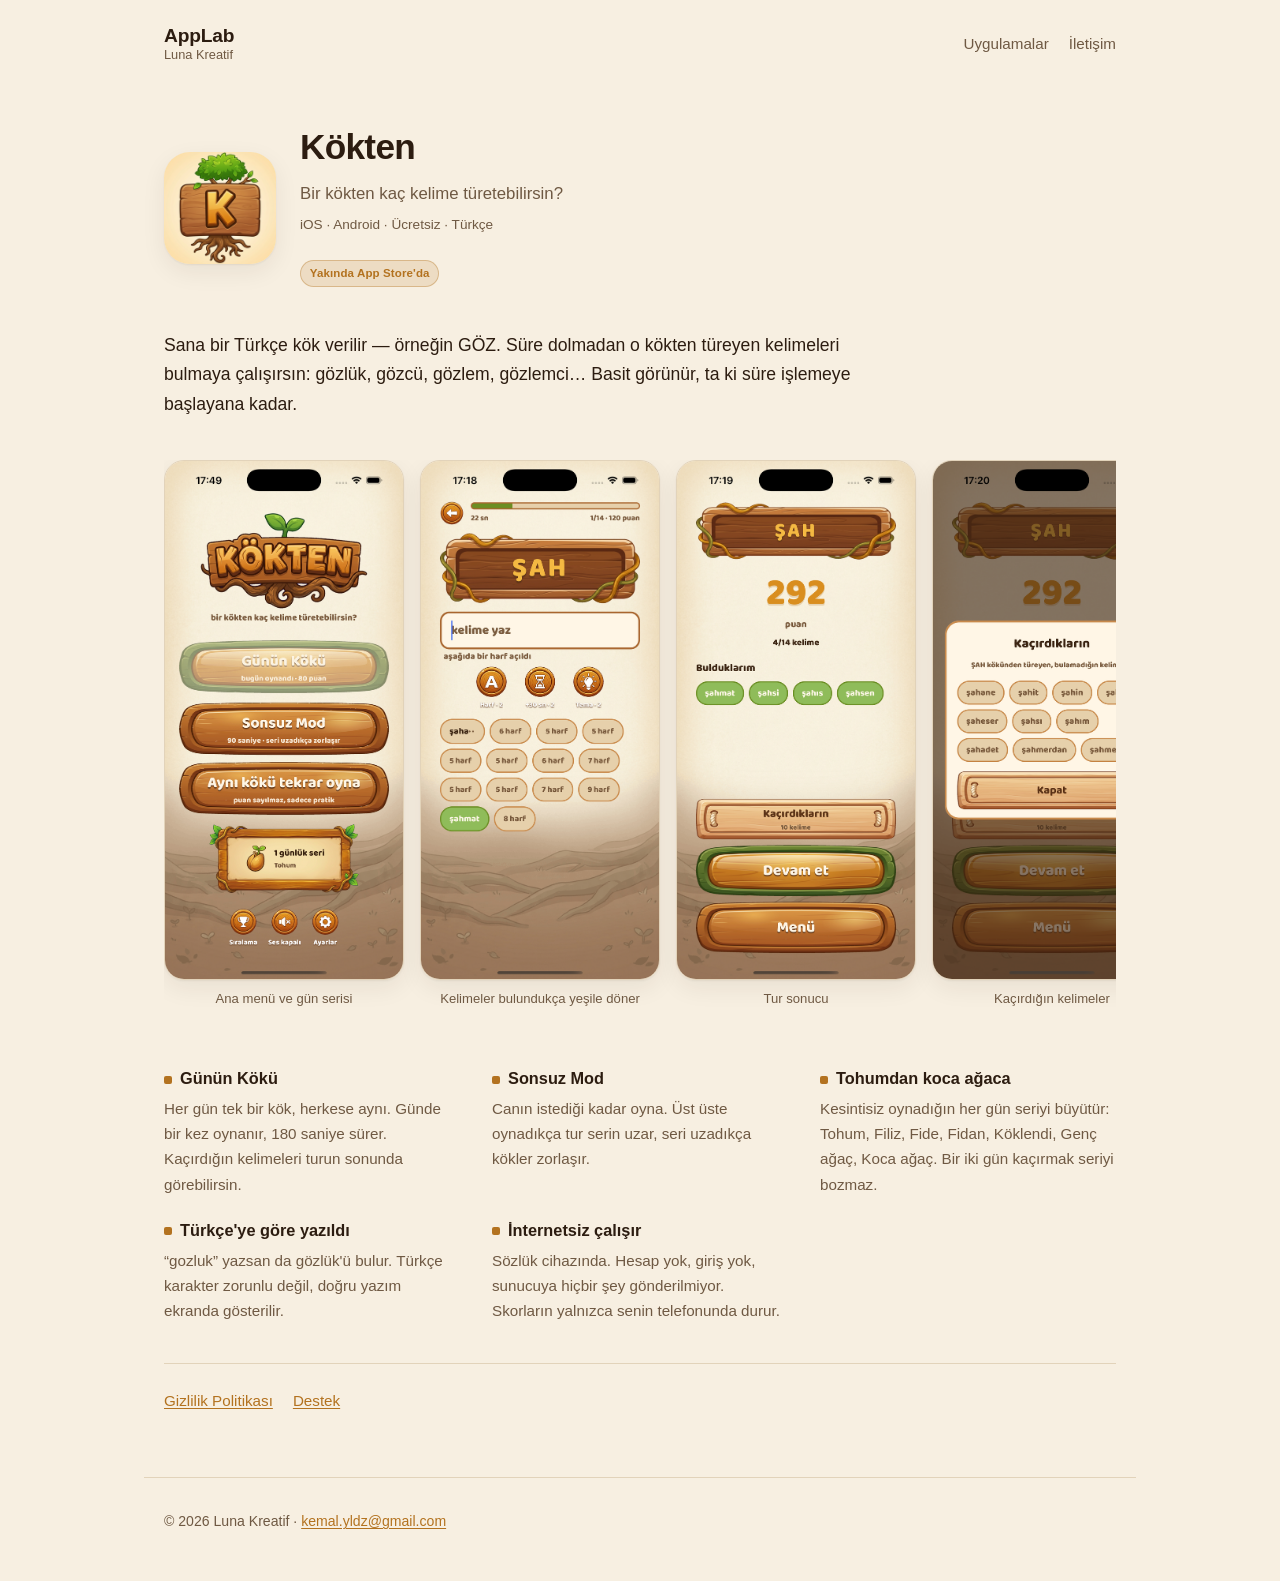
==== kokten/index.html @ a9f72f8f "AppLab: uygulama vitrini ve mağaza zorunlu sayfaları Luna Kreatif uygulamalarının tanıtım sayfaları." ====
<!doctype html>
<html lang="tr">
<head>
<meta charset="utf-8">
<meta name="viewport" content="width=device-width, initial-scale=1">
<title>Kökten — AppLab</title>
<meta name="description" content="Bir kökten kaç kelime türetebilirsin?">
<meta property="og:title" content="Kökten — AppLab">
<meta property="og:description" content="Bir kökten kaç kelime türetebilirsin?">
<meta property="og:type" content="website">
<link rel="icon" href="../assets/favicon.svg">
<link rel="stylesheet" href="../assets/style.css">
<style>:root{--accent:#B3721F}</style>
</head>
<body>
<header class="ust">
  <a class="marka" href="../index.html">
    <span class="marka-ad">AppLab</span>
    <span class="marka-alt">Luna Kreatif</span>
  </a>
  <nav>
    <a href="../index.html">Uygulamalar</a>
    <a href="mailto:kemal.yldz@gmail.com">İletişim</a>
  </nav>
</header>
<main>

  <article class="uygulama">
    <header class="uygulama-ust">
      <img class="uygulama-ikon" src="../assets/kokten/icon.png" alt="Kökten simgesi" width="112" height="112">
      <div>
        <h1>Kökten</h1>
        <p class="slogan">Bir kökten kaç kelime türetebilirsin?</p>
        <p class="kunye">
          iOS · Android · Ücretsiz · Türkçe
        </p>
        <p class="rozet rozet-yakinda">Yakında App Store'da</p>
      </div>
    </header>

    <p class="lead">Sana bir Türkçe kök verilir — örneğin GÖZ. Süre dolmadan o kökten türeyen kelimeleri bulmaya çalışırsın: gözlük, gözcü, gözlem, gözlemci… Basit görünür, ta ki süre işlemeye başlayana kadar.</p>

    <section class="vitrin">
      <figure>
        <img src="../assets/kokten/menu.png" alt="Ana menü ve gün serisi" loading="lazy">
        <figcaption>Ana menü ve gün serisi</figcaption>
      </figure>
      <figure>
        <img src="../assets/kokten/oyun.png" alt="Kelimeler bulundukça yeşile döner" loading="lazy">
        <figcaption>Kelimeler bulundukça yeşile döner</figcaption>
      </figure>
      <figure>
        <img src="../assets/kokten/sonuc.png" alt="Tur sonucu" loading="lazy">
        <figcaption>Tur sonucu</figcaption>
      </figure>
      <figure>
        <img src="../assets/kokten/kacanlar.png" alt="Kaçırdığın kelimeler" loading="lazy">
        <figcaption>Kaçırdığın kelimeler</figcaption>
      </figure>
      <figure>
        <img src="../assets/kokten/seri.png" alt="Seri takibi: yedi basamak" loading="lazy">
        <figcaption>Seri takibi: yedi basamak</figcaption>
      </figure>
    </section>

    <section class="ozellikler">
      <div class="ozellik">
        <h3>Günün Kökü</h3>
        <p>Her gün tek bir kök, herkese aynı. Günde bir kez oynanır, 180 saniye sürer. Kaçırdığın kelimeleri turun sonunda görebilirsin.</p>
      </div>
      <div class="ozellik">
        <h3>Sonsuz Mod</h3>
        <p>Canın istediği kadar oyna. Üst üste oynadıkça tur serin uzar, seri uzadıkça kökler zorlaşır.</p>
      </div>
      <div class="ozellik">
        <h3>Tohumdan koca ağaca</h3>
        <p>Kesintisiz oynadığın her gün seriyi büyütür: Tohum, Filiz, Fide, Fidan, Köklendi, Genç ağaç, Koca ağaç. Bir iki gün kaçırmak seriyi bozmaz.</p>
      </div>
      <div class="ozellik">
        <h3>Türkçe'ye göre yazıldı</h3>
        <p>“gozluk” yazsan da gözlük'ü bulur. Türkçe karakter zorunlu değil, doğru yazım ekranda gösterilir.</p>
      </div>
      <div class="ozellik">
        <h3>İnternetsiz çalışır</h3>
        <p>Sözlük cihazında. Hesap yok, giriş yok, sunucuya hiçbir şey gönderilmiyor. Skorların yalnızca senin telefonunda durur.</p>
      </div>
    </section>

    <nav class="alt-baglantilar">
      <a href="gizlilik/index.html">Gizlilik Politikası</a>
      <a href="destek/index.html">Destek</a>
    </nav>
  </article>
</main>
<footer class="alt">
  <p>© 2026 Luna Kreatif · <a href="mailto:kemal.yldz@gmail.com">kemal.yldz@gmail.com</a></p>
</footer>
</body>
</html>
---- assets/style.css ----
/* AppLab — tek stil dosyası, bağımlılık yok.
   Sıcak kâğıt paleti; her uygulama kendi --accent değerini getiriyor. */

:root {
  --accent: #b3721f;
  --kagit: #f7efe1;
  --kagit-2: #fffaf1;
  --murekkep: #2c1c10;
  --murekkep-soft: #6f5943;
  --cizgi: #e2d3ba;
  --golge: 0 1px 2px rgba(44, 28, 16, .06), 0 8px 24px rgba(44, 28, 16, .07);
  --yuvarlak: 14px;
}

@media (prefers-color-scheme: dark) {
  :root {
    --kagit: #17120e;
    --kagit-2: #221a14;
    --murekkep: #f0e6d8;
    --murekkep-soft: #b3a08a;
    --cizgi: #33281f;
    --golge: 0 1px 2px rgba(0, 0, 0, .3), 0 8px 24px rgba(0, 0, 0, .35);
  }
}

* { box-sizing: border-box; }

body {
  margin: 0;
  font: 16px/1.65 -apple-system, BlinkMacSystemFont, "Segoe UI", Roboto, "Helvetica Neue", sans-serif;
  color: var(--murekkep);
  background: var(--kagit);
  -webkit-font-smoothing: antialiased;
}

a { color: var(--accent); text-decoration-thickness: 1px; text-underline-offset: 2px; }

main { max-width: 62rem; margin: 0 auto; padding: 0 1.25rem 4rem; }

/* ---------- üst bar ---------- */

.ust {
  max-width: 62rem;
  margin: 0 auto;
  padding: 1.5rem 1.25rem;
  display: flex;
  align-items: center;
  justify-content: space-between;
  gap: 1rem;
  flex-wrap: wrap;
}
.marka { display: flex; flex-direction: column; text-decoration: none; color: inherit; line-height: 1.2; }
.marka-ad { font-weight: 700; font-size: 1.2rem; letter-spacing: -.01em; }
.marka-alt { font-size: .8rem; color: var(--murekkep-soft); }
.ust nav { display: flex; gap: 1.25rem; font-size: .95rem; }
.ust nav a { color: var(--murekkep-soft); text-decoration: none; }
.ust nav a:hover, .ust nav a.secili { color: var(--murekkep); }

/* ---------- giriş ---------- */

.giris { padding: 2rem 0 1rem; max-width: 34rem; }
.giris h1 { font-size: clamp(1.9rem, 5vw, 2.6rem); line-height: 1.15; letter-spacing: -.02em; margin: 0 0 .6rem; }
.giris p { color: var(--murekkep-soft); margin: 0; }

/* ---------- kategori + kartlar ---------- */

.kategori { margin-top: 3rem; }
.kategori h2 { font-size: 1.3rem; margin: 0 0 .2rem; }
.kategori-not { color: var(--murekkep-soft); margin: 0 0 1.25rem; font-size: .95rem; }

.izgara { display: grid; gap: 1rem; grid-template-columns: repeat(auto-fill, minmax(19rem, 1fr)); }

.kart {
  display: flex; gap: 1rem; align-items: center;
  padding: 1.1rem;
  background: var(--kagit-2);
  border: 1px solid var(--cizgi);
  border-radius: var(--yuvarlak);
  text-decoration: none; color: inherit;
  box-shadow: var(--golge);
  transition: transform .15s ease, border-color .15s ease;
}
.kart:hover { transform: translateY(-2px); border-color: var(--accent); }
.kart-ikon { border-radius: 18px; flex: 0 0 auto; }
.kart-metin h3 { margin: 0 0 .15rem; font-size: 1.05rem; }
.kart-metin p { margin: 0 0 .5rem; color: var(--murekkep-soft); font-size: .9rem; }

.rozet {
  display: inline-block; font-size: .72rem; font-weight: 600; letter-spacing: .01em;
  padding: .2rem .55rem; border-radius: 999px;
  background: color-mix(in srgb, var(--accent) 15%, transparent);
  color: var(--accent);
  border: 1px solid color-mix(in srgb, var(--accent) 35%, transparent);
}

/* ---------- uygulama sayfası ---------- */

.uygulama-ust { display: flex; gap: 1.5rem; align-items: center; flex-wrap: wrap; padding: 2rem 0 .5rem; }
.uygulama-ikon { border-radius: 26px; box-shadow: var(--golge); }
.uygulama-ust h1 { margin: 0 0 .2rem; font-size: clamp(1.7rem, 4vw, 2.2rem); letter-spacing: -.02em; }
.slogan { margin: 0 0 .4rem; color: var(--murekkep-soft); font-size: 1.05rem; }
.kunye { margin: 0 0 .75rem; font-size: .85rem; color: var(--murekkep-soft); }

.dugme {
  display: inline-block; margin-right: .5rem;
  padding: .5rem 1.1rem; border-radius: 999px;
  background: var(--accent); color: #fff; text-decoration: none; font-weight: 600; font-size: .95rem;
}

.lead { font-size: 1.1rem; line-height: 1.7; max-width: 44rem; margin: 1.5rem 0 2.5rem; }

.vitrin {
  display: grid; gap: 1rem;
  grid-auto-flow: column; grid-auto-columns: minmax(15rem, 16rem);
  overflow-x: auto; padding-bottom: 1rem;
  scroll-snap-type: x mandatory;
}
.vitrin figure { margin: 0; scroll-snap-align: start; }
.vitrin img {
  width: 100%; height: auto; display: block;
  border-radius: 20px; border: 1px solid var(--cizgi); box-shadow: var(--golge);
}
.vitrin figcaption { font-size: .82rem; color: var(--murekkep-soft); margin-top: .5rem; text-align: center; }

.ozellikler {
  display: grid; gap: 1.25rem 2rem;
  grid-template-columns: repeat(auto-fit, minmax(17rem, 1fr));
  margin: 2.5rem 0;
}
.ozellik h3 { margin: 0 0 .25rem; font-size: 1.02rem; }
.ozellik h3::before { content: ""; display: inline-block; width: .5rem; height: .5rem; border-radius: 2px; background: var(--accent); margin-right: .5rem; vertical-align: middle; }
.ozellik p { margin: 0; color: var(--murekkep-soft); font-size: .95rem; }

.alt-baglantilar { display: flex; gap: 1.25rem; padding-top: 1.5rem; border-top: 1px solid var(--cizgi); font-size: .95rem; }

/* ---------- metin sayfaları (gizlilik / destek) ---------- */

.metin { max-width: 44rem; padding-top: 1.5rem; }
.metin h1 { font-size: clamp(1.5rem, 4vw, 2rem); margin: 0 0 .25rem; letter-spacing: -.01em; }
.metin h2 { font-size: 1.1rem; margin: 2rem 0 .5rem; }
.metin ul { padding-left: 1.2rem; }
.metin li { margin: .3rem 0; }
.firari { font-size: .9rem; margin: 0 0 1rem; }
.firari a { color: var(--murekkep-soft); text-decoration: none; }

.ozet {
  background: var(--kagit-2);
  border: 1px solid var(--cizgi);
  border-left: 3px solid var(--accent);
  border-radius: var(--yuvarlak);
  padding: .25rem 1.1rem;
  margin: 1.5rem 0;
}

details {
  border-bottom: 1px solid var(--cizgi);
  padding: .85rem 0;
}
details summary { cursor: pointer; font-weight: 600; }
details p { color: var(--murekkep-soft); margin: .6rem 0 0; }

/* ---------- alt bilgi ---------- */

.alt {
  max-width: 62rem; margin: 0 auto;
  padding: 2rem 1.25rem 3rem;
  border-top: 1px solid var(--cizgi);
  color: var(--murekkep-soft); font-size: .88rem;
}
.alt p { margin: 0; }
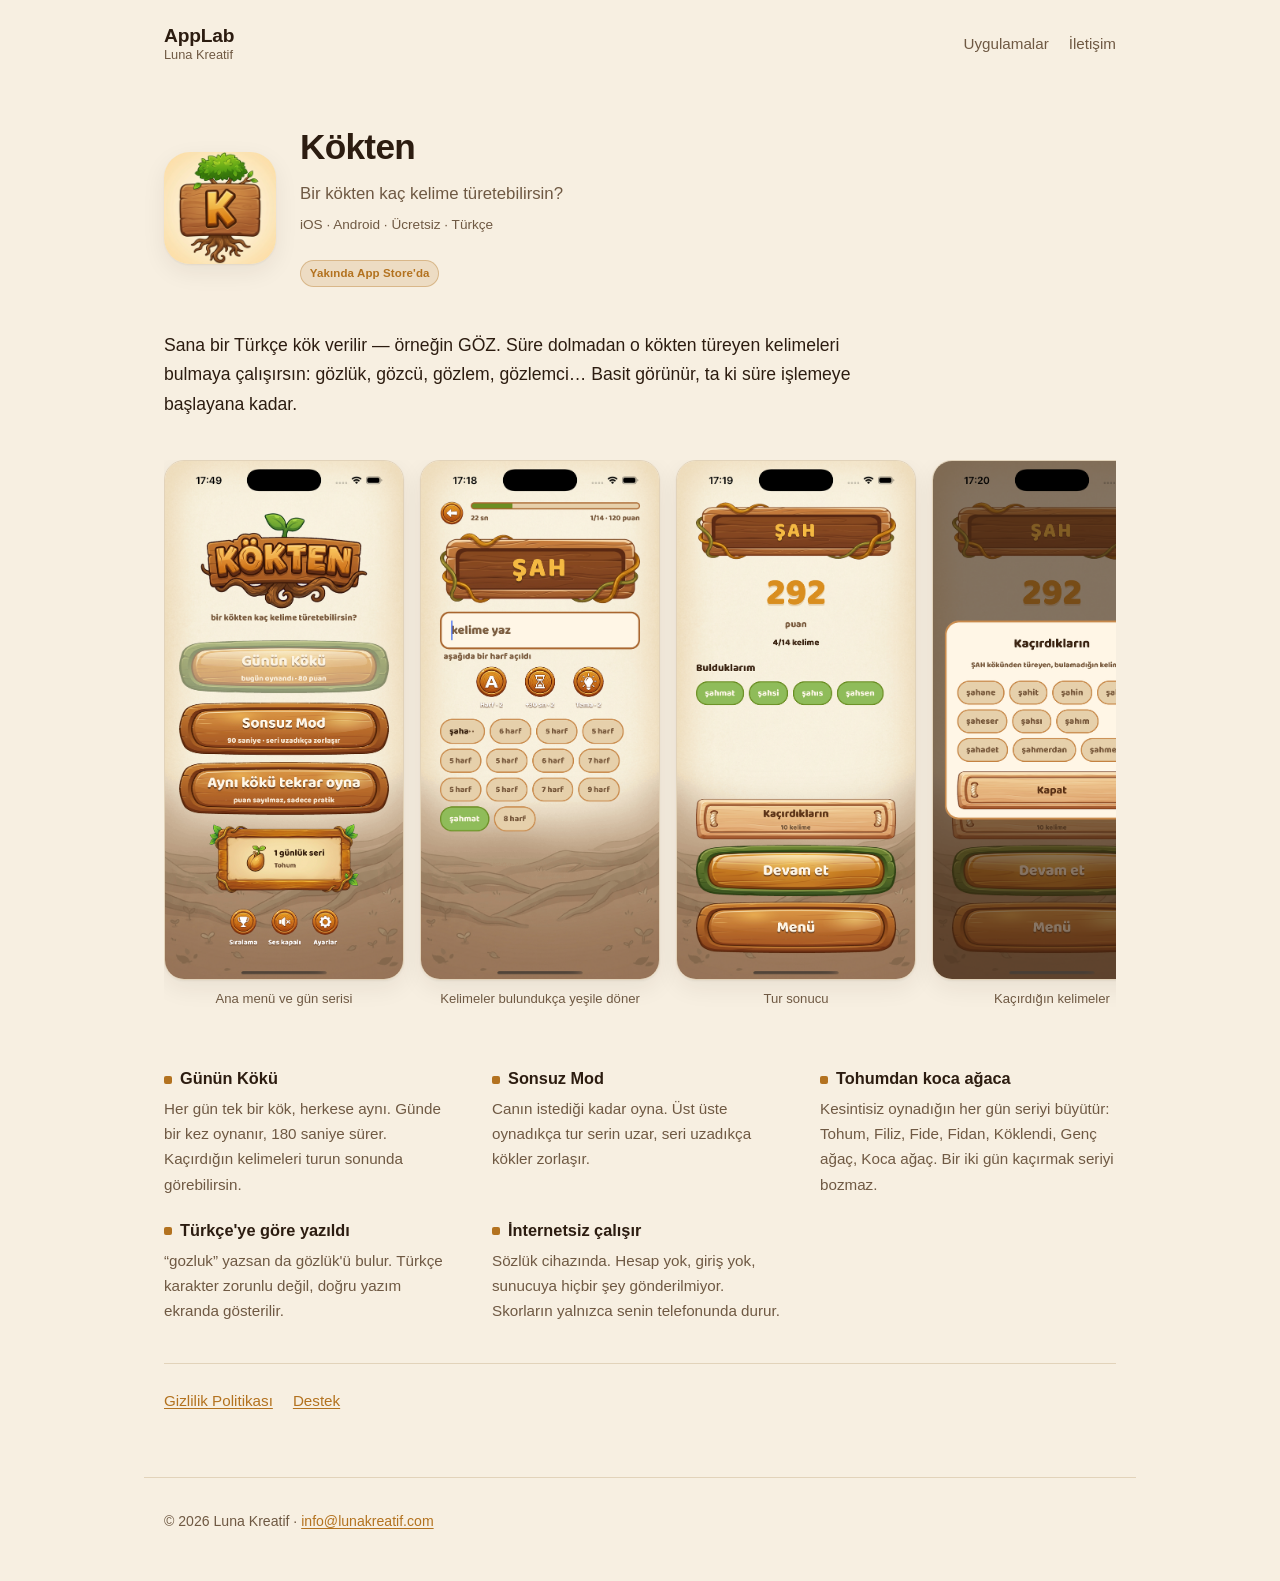
==== commit a193d876: "İletişim adresi info@lunakreatif.com" ====
--- a/kokten/index.html
+++ b/kokten/index.html
@@ -20,7 +20,7 @@
   </a>
   <nav>
     <a href="../index.html">Uygulamalar</a>
-    <a href="mailto:kemal.yldz@gmail.com">İletişim</a>
+    <a href="mailto:info@lunakreatif.com">İletişim</a>
   </nav>
 </header>
 <main>
@@ -93,7 +93,7 @@
   </article>
 </main>
 <footer class="alt">
-  <p>© 2026 Luna Kreatif · <a href="mailto:kemal.yldz@gmail.com">kemal.yldz@gmail.com</a></p>
+  <p>© 2026 Luna Kreatif · <a href="mailto:info@lunakreatif.com">info@lunakreatif.com</a></p>
 </footer>
 </body>
 </html>
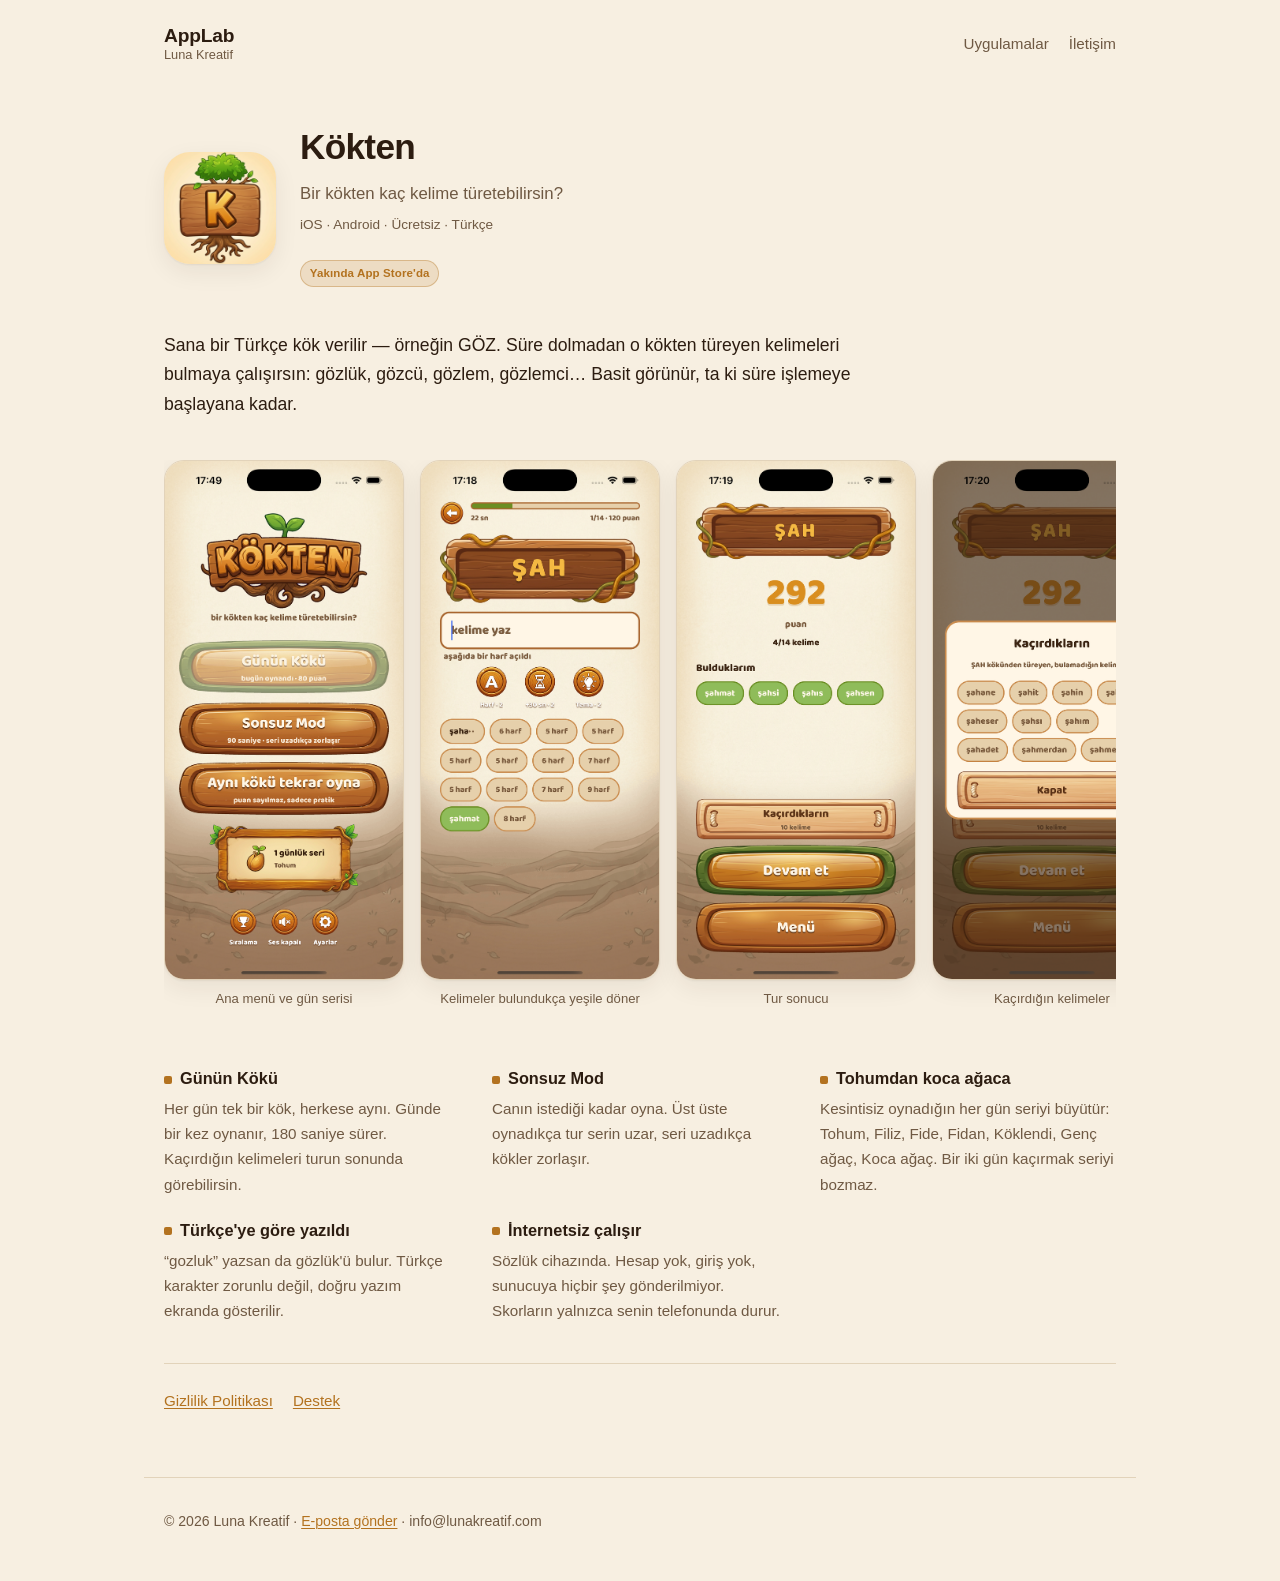
==== commit bc79f369: "E-posta adresi Cloudflare gizlemesine dayanıklı hâle getirildi Cloudflare'ın "Email Address Obfuscat" ====
--- a/kokten/index.html
+++ b/kokten/index.html
@@ -93,7 +93,7 @@
   </article>
 </main>
 <footer class="alt">
-  <p>© 2026 Luna Kreatif · <a href="mailto:info@lunakreatif.com">info@lunakreatif.com</a></p>
+  <p>© 2026 Luna Kreatif · <a href="mailto:info@lunakreatif.com">E-posta gönder</a> · <span class="adres">info<!---->@<!---->lunakreatif.com</span></p>
 </footer>
 </body>
 </html>
--- a/assets/style.css
+++ b/assets/style.css
@@ -168,3 +168,6 @@
   color: var(--murekkep-soft); font-size: .88rem;
 }
 .alt p { margin: 0; }
+
+/* E-posta adresinin düz metin hâli — Cloudflare gizlemesine karşı yedek. */
+.adres { font-variant-numeric: tabular-nums; }
